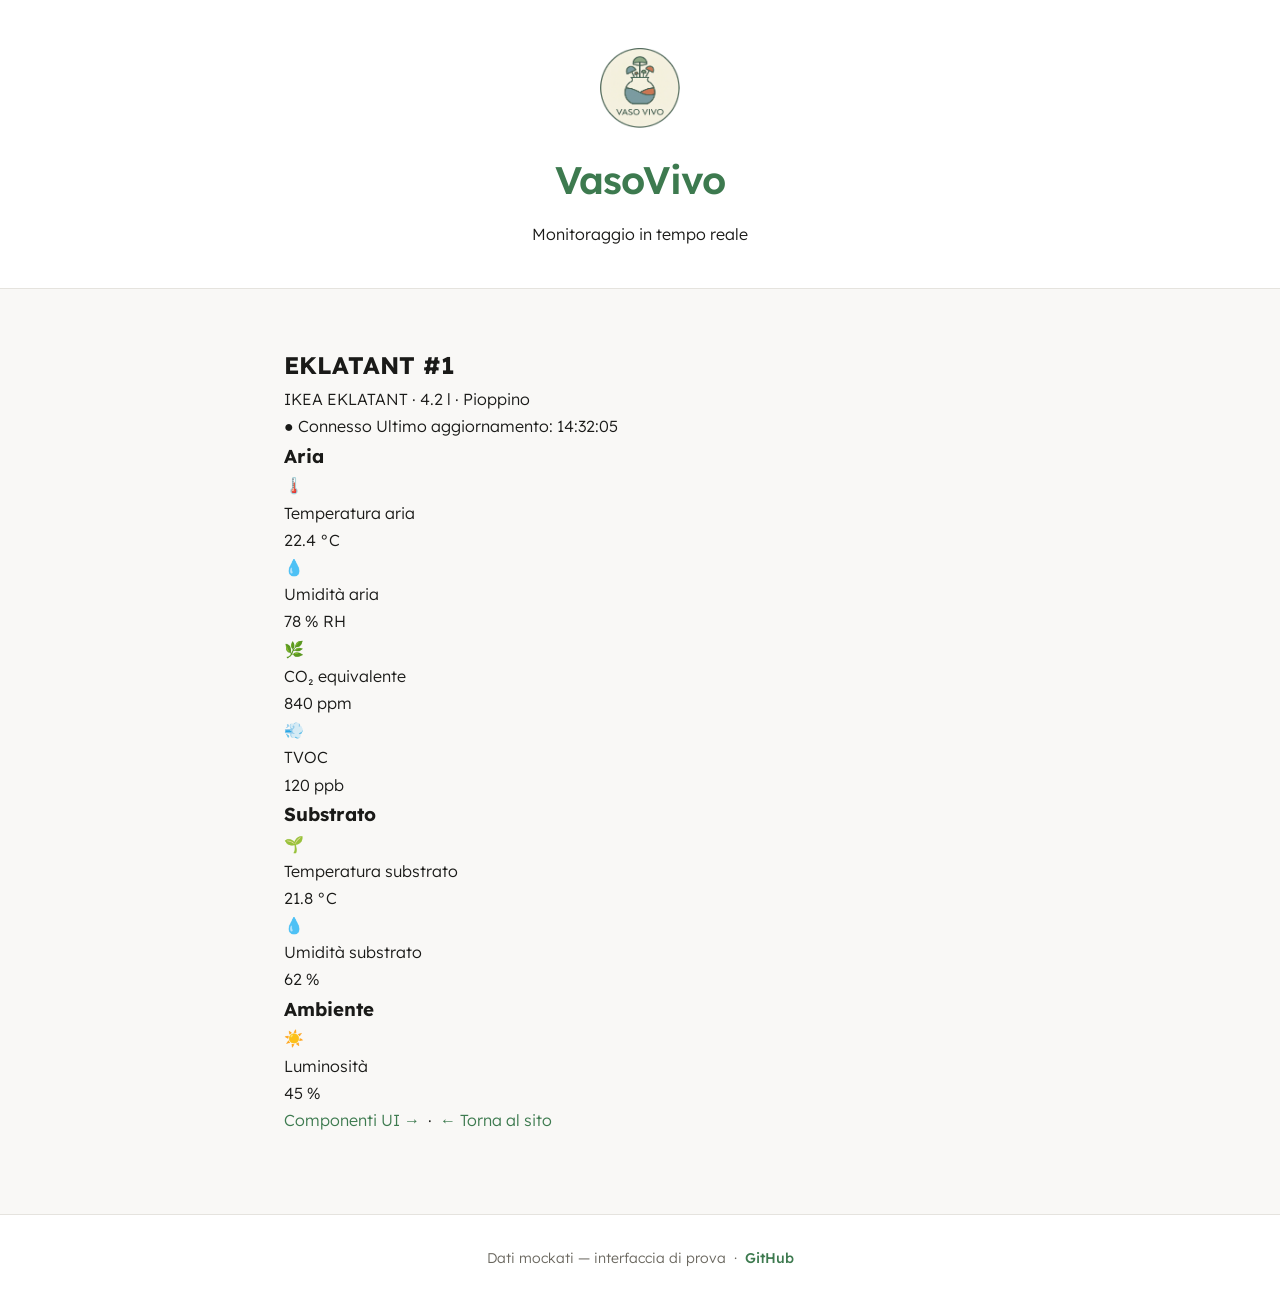
==== UI/index.html @ b966487d "Add mock dashboard UI and document the toolkit. Introduce a sample real-time interface and an elemen" ====
<!DOCTYPE html>
<html lang="it">
<head>
  <meta charset="UTF-8" />
  <meta name="viewport" content="width=device-width, initial-scale=1.0" />
  <title>Dashboard — VasoVivo</title>
  <link rel="preconnect" href="https://fonts.googleapis.com" />
  <link rel="preconnect" href="https://fonts.gstatic.com" crossorigin />
  <link href="https://fonts.googleapis.com/css2?family=Lexend:wght@300;400;500;600&display=swap" rel="stylesheet" />
  <link rel="stylesheet" href="../css/style.css" />
</head>
<body>

  <header class="vv-header--compact">
    <a href="../index.html" class="vv-header-link">
      <img src="../img/logo.png" alt="VasoVivo logo" />
      <h1>VasoVivo</h1>
    </a>
    <p class="vv-tagline">Monitoraggio in tempo reale</p>
  </header>

  <main class="vv-main--dashboard">

    <div class="vv-dashboard-header">
      <div class="vv-dashboard-header__info">
        <h2>EKLATANT #1</h2>
        <p class="vv-dashboard-header__meta">IKEA EKLATANT · 4.2 l · Pioppino</p>
      </div>
      <div class="vv-dashboard-header__badges">
        <span class="vv-status vv-status--ok">&#9679; Connesso</span>
        <span class="vv-ts">Ultimo aggiornamento: 14:32:05</span>
      </div>
    </div>

    <div class="vv-dashboard-group">
      <h3 class="vv-dashboard-group__title">Aria</h3>
      <div class="vv-metric-grid">

        <div class="vv-metric">
          <div class="vv-metric__icon" aria-hidden="true">🌡️</div>
          <div class="vv-metric__label">Temperatura aria</div>
          <div class="vv-metric__value">22.4 <span class="vv-metric__unit">°C</span></div>
        </div>

        <div class="vv-metric">
          <div class="vv-metric__icon" aria-hidden="true">💧</div>
          <div class="vv-metric__label">Umidità aria</div>
          <div class="vv-metric__value">78 <span class="vv-metric__unit">% RH</span></div>
        </div>

        <div class="vv-metric">
          <div class="vv-metric__icon" aria-hidden="true">🌿</div>
          <div class="vv-metric__label">CO₂ equivalente</div>
          <div class="vv-metric__value">840 <span class="vv-metric__unit">ppm</span></div>
        </div>

        <div class="vv-metric vv-metric--highlight">
          <div class="vv-metric__icon" aria-hidden="true">💨</div>
          <div class="vv-metric__label">TVOC</div>
          <div class="vv-metric__value">120 <span class="vv-metric__unit">ppb</span></div>
        </div>

      </div>
    </div>

    <div class="vv-dashboard-group">
      <h3 class="vv-dashboard-group__title">Substrato</h3>
      <div class="vv-metric-grid">

        <div class="vv-metric">
          <div class="vv-metric__icon" aria-hidden="true">🌱</div>
          <div class="vv-metric__label">Temperatura substrato</div>
          <div class="vv-metric__value">21.8 <span class="vv-metric__unit">°C</span></div>
        </div>

        <div class="vv-metric">
          <div class="vv-metric__icon" aria-hidden="true">💧</div>
          <div class="vv-metric__label">Umidità substrato</div>
          <div class="vv-metric__value">62 <span class="vv-metric__unit">%</span></div>
        </div>

      </div>
    </div>

    <div class="vv-dashboard-group">
      <h3 class="vv-dashboard-group__title">Ambiente</h3>
      <div class="vv-metric-grid">

        <div class="vv-metric">
          <div class="vv-metric__icon" aria-hidden="true">☀️</div>
          <div class="vv-metric__label">Luminosità</div>
          <div class="vv-metric__value">45 <span class="vv-metric__unit">%</span></div>
        </div>

      </div>
    </div>

    <p class="vv-back-link">
      <a href="elements.html">Componenti UI →</a>
      &nbsp;·&nbsp;
      <a href="../index.html">← Torna al sito</a>
    </p>

  </main>

  <footer>
    Dati mockati &mdash; interfaccia di prova
    &nbsp;·&nbsp;
    <a href="https://github.com/mferrantini/vasovivo" target="_blank" rel="noopener">GitHub</a>
  </footer>

</body>
</html>
---- css/style.css ----
*, *::before, *::after { box-sizing: border-box; margin: 0; padding: 0; }

:root {
  --bg: #f9f8f6;
  --surface: #ffffff;
  --border: #e5e3de;
  --text: #1a1a18;
  --muted: #6b6860;
  --accent: #3d7a4f;
  --accent-light: #edf5f0;
  --radius: 12px;
  --max-w: 760px;
}

body {
  font-family: 'Lexend', sans-serif;
  background: var(--bg);
  color: var(--text);
  font-size: 16px;
  line-height: 1.7;
  font-weight: 300;
}

a { color: var(--accent); text-decoration: none; }
a:hover { text-decoration: underline; }

/* ── HEADER ── */
header {
  background: var(--surface);
  border-bottom: 1px solid var(--border);
  padding: 48px 24px 40px;
  text-align: center;
}

header img {
  height: 80px;
  width: auto;
  margin-bottom: 20px;
  display: block;
  margin-left: auto;
  margin-right: auto;
}

header h1 {
  font-size: 2.4rem;
  font-weight: 600;
  letter-spacing: -0.02em;
  margin-bottom: 8px;
}

header p.tagline {
  color: var(--muted);
  font-size: 1.05rem;
  font-weight: 300;
  max-width: 520px;
  margin: 0 auto;
}

/* ── BADGE MAKERFAIRE ── */
.mf-badge {
  display: inline-flex;
  align-items: center;
  gap: 8px;
  background: var(--accent-light);
  color: var(--accent);
  font-size: 0.8rem;
  font-weight: 500;
  padding: 5px 14px;
  border-radius: 99px;
  margin-top: 20px;
  letter-spacing: 0.03em;
}

/* ── LAYOUT ── */
main {
  max-width: var(--max-w);
  margin: 0 auto;
  padding: 56px 24px 80px;
}

/* ── SEZIONI ── */
section {
  margin-bottom: 56px;
}

section h2 {
  font-size: 1.15rem;
  font-weight: 600;
  color: var(--accent);
  text-transform: uppercase;
  letter-spacing: 0.08em;
  margin-bottom: 16px;
}

section p {
  margin-bottom: 12px;
  color: var(--text);
}

section p:last-child { margin-bottom: 0; }

/* ── CARD PARAMETRI ── */
.params {
  display: grid;
  grid-template-columns: repeat(auto-fit, minmax(150px, 1fr));
  gap: 12px;
  margin: 24px 0;
}

.param-card {
  background: var(--surface);
  border: 1px solid var(--border);
  border-radius: var(--radius);
  padding: 16px;
  text-align: center;
}

.param-card .icon {
  font-size: 1.5rem;
  margin-bottom: 6px;
}

.param-card .label {
  font-size: 0.8rem;
  font-weight: 500;
  color: var(--muted);
  text-transform: uppercase;
  letter-spacing: 0.05em;
}

.param-card .value {
  font-size: 0.95rem;
  font-weight: 400;
  color: var(--text);
  margin-top: 2px;
}

/* ── CARD SPECIE ── */
.species-grid {
  display: grid;
  grid-template-columns: 1fr 1fr;
  gap: 16px;
  margin-top: 20px;
}

@media (max-width: 480px) {
  .species-grid { grid-template-columns: 1fr; }
}

.species-card {
  background: var(--surface);
  border: 1px solid var(--border);
  border-radius: var(--radius);
  padding: 20px;
}

.species-card.featured {
  border-color: var(--accent);
  background: var(--accent-light);
}

.species-card .name {
  font-weight: 600;
  font-size: 1rem;
  margin-bottom: 2px;
}

.species-card .sci {
  font-size: 0.82rem;
  color: var(--muted);
  font-style: italic;
  margin-bottom: 10px;
}

.species-card p {
  font-size: 0.9rem;
  color: var(--muted);
  margin: 0;
}

.badge-ideal {
  display: inline-block;
  background: var(--accent);
  color: #fff;
  font-size: 0.7rem;
  font-weight: 500;
  padding: 2px 8px;
  border-radius: 99px;
  margin-bottom: 8px;
  letter-spacing: 0.04em;
  text-transform: uppercase;
}

/* ── STAND BOX ── */
.stand-box {
  background: var(--surface);
  border: 1px solid var(--border);
  border-radius: var(--radius);
  padding: 28px 28px;
  display: flex;
  gap: 20px;
  align-items: flex-start;
}

.stand-box .stand-icon {
  font-size: 2rem;
  flex-shrink: 0;
}

.stand-box p {
  font-size: 0.95rem;
  margin: 0;
}

.stand-box p + p {
  margin-top: 10px;
}

/* ── DIVISORE ── */
hr {
  border: none;
  border-top: 1px solid var(--border);
  margin: 0 0 56px;
}

/* ── FOOTER ── */
footer {
  background: var(--surface);
  border-top: 1px solid var(--border);
  text-align: center;
  padding: 32px 24px;
  font-size: 0.88rem;
  color: var(--muted);
}

footer a {
  font-weight: 500;
}

/* ── NAVIGAZIONE HEADER ── */
.header-link {
  display: inline-block;
  color: inherit;
  text-decoration: none;
}

.header-link:hover {
  text-decoration: none;
}

.header-link h1 {
  color: var(--text);
}

/* ── PAGINE ELENCO (hardware, stampa 3D) ── */
.page-intro {
  margin-bottom: 32px;
  color: var(--muted);
}

.item-list,
.hardware-list {
  list-style: none;
  display: flex;
  flex-direction: column;
  gap: 16px;
}

.item-card,
.hardware-item {
  background: var(--surface);
  border: 1px solid var(--border);
  border-radius: var(--radius);
  padding: 20px 24px;
}

.item-card-header,
.hardware-item-header {
  margin-bottom: 6px;
}

.item-card h3,
.hardware-item h3 {
  font-size: 1rem;
  font-weight: 600;
  margin-bottom: 2px;
  display: flex;
  align-items: center;
  gap: 8px;
}

.item-icon,
.hardware-icon {
  font-size: 1.1rem;
  line-height: 1;
}

.item-params,
.hardware-params {
  font-size: 0.82rem;
  color: var(--muted);
}

.item-card p,
.hardware-item p {
  font-size: 0.92rem;
  color: var(--muted);
  margin-bottom: 12px;
}

.item-links {
  display: flex;
  flex-wrap: wrap;
  gap: 16px;
}

.item-links a {
  font-size: 0.9rem;
  font-weight: 500;
}

.item-links .amazon-link {
  color: var(--muted);
}

.back-link {
  margin-top: 40px;
  font-size: 0.9rem;
}

/* ── CTA BOX (home) ── */
.cta-box {
  background: var(--surface);
  border: 1px solid var(--border);
  border-radius: var(--radius);
  padding: 24px 28px;
}

.cta-box p {
  margin-bottom: 14px;
  font-size: 0.95rem;
}

.cta-link {
  font-weight: 500;
  font-size: 0.95rem;
}
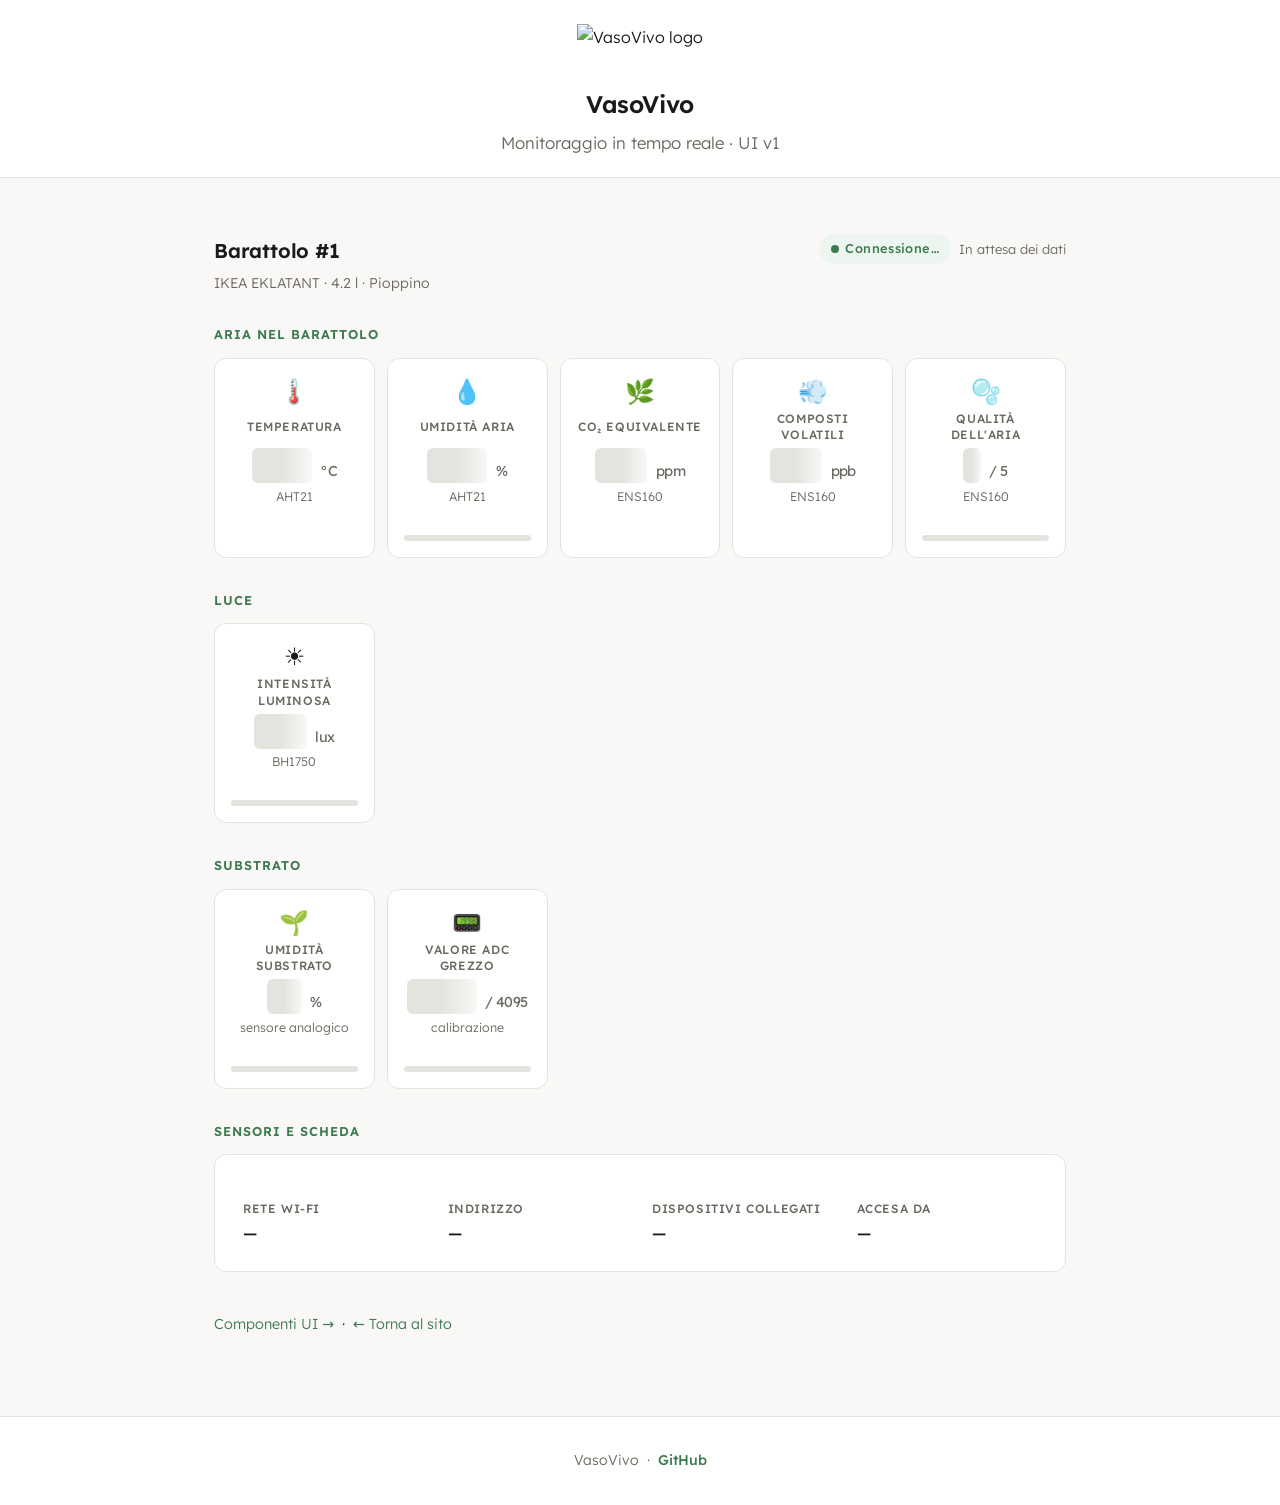
==== commit a9979565: "Polish v1 UI and update project pages and docs. Co-authored-by: Cursor <cursoragent@cursor.com>" ====
--- a/UI/index.html
+++ b/UI/index.html
@@ -4,110 +4,155 @@
   <meta charset="UTF-8" />
   <meta name="viewport" content="width=device-width, initial-scale=1.0" />
   <title>Dashboard — VasoVivo</title>
+  <!-- vv:online -->
   <link rel="preconnect" href="https://fonts.googleapis.com" />
   <link rel="preconnect" href="https://fonts.gstatic.com" crossorigin />
   <link href="https://fonts.googleapis.com/css2?family=Lexend:wght@300;400;500;600&display=swap" rel="stylesheet" />
+  <!-- /vv:online -->
   <link rel="stylesheet" href="../css/style.css" />
 </head>
-<body>
+<!--
+  Template della dashboard dal vivo: sul sito mostra dati simulati.
+  examples/wifi-dashboard/build-data.sh ne fa la copia per l'ESP32, collegata alle letture vere.
+-->
+<body data-source="demo">
 
   <header class="vv-header--compact">
     <a href="../index.html" class="vv-header-link">
-      <img src="../img/logo.png" alt="VasoVivo logo" />
+      <img src="../img/logo-small.png" alt="VasoVivo logo" />
       <h1>VasoVivo</h1>
     </a>
-    <p class="vv-tagline">Monitoraggio in tempo reale</p>
+    <p class="vv-tagline">Monitoraggio in tempo reale · UI v1</p>
   </header>
 
-  <main class="vv-main--dashboard">
+  <main class="vv-main--dashboard" id="dashboard">
 
-    <div class="vv-dashboard-header">
+    <div class="vv-dashboard-header vv-reveal">
       <div class="vv-dashboard-header__info">
-        <h2>EKLATANT #1</h2>
+        <h2>Barattolo #1</h2>
         <p class="vv-dashboard-header__meta">IKEA EKLATANT · 4.2 l · Pioppino</p>
       </div>
       <div class="vv-dashboard-header__badges">
-        <span class="vv-status vv-status--ok">&#9679; Connesso</span>
-        <span class="vv-ts">Ultimo aggiornamento: 14:32:05</span>
+        <span class="vv-status vv-status--ok" id="status">
+          <span class="vv-status__dot"></span>
+          <span id="status-text">Connessione…</span>
+        </span>
+        <span class="vv-ts" id="updated">In attesa dei dati</span>
       </div>
     </div>
 
     <div class="vv-dashboard-group">
-      <h3 class="vv-dashboard-group__title">Aria</h3>
+      <h3 class="vv-dashboard-group__title vv-reveal" style="--i: 1">Aria nel barattolo</h3>
       <div class="vv-metric-grid">
 
-        <div class="vv-metric">
+        <div class="vv-metric vv-metric--loading vv-reveal" id="m-temp" style="--i: 2">
           <div class="vv-metric__icon" aria-hidden="true">🌡️</div>
-          <div class="vv-metric__label">Temperatura aria</div>
-          <div class="vv-metric__value">22.4 <span class="vv-metric__unit">°C</span></div>
+          <div class="vv-metric__label">Temperatura</div>
+          <div class="vv-metric__value"><span class="vv-metric__number">00,0</span> <span class="vv-metric__unit">°C</span></div>
+          <div class="vv-metric__hint">AHT21</div>
         </div>
 
-        <div class="vv-metric">
+        <div class="vv-metric vv-metric--loading vv-reveal" id="m-hum" style="--i: 3">
           <div class="vv-metric__icon" aria-hidden="true">💧</div>
           <div class="vv-metric__label">Umidità aria</div>
-          <div class="vv-metric__value">78 <span class="vv-metric__unit">% RH</span></div>
+          <div class="vv-metric__value"><span class="vv-metric__number">00,0</span> <span class="vv-metric__unit">%</span></div>
+          <div class="vv-metric__hint">AHT21</div>
+          <div class="vv-metric__bar"><div class="vv-metric__bar-fill"></div></div>
         </div>
 
-        <div class="vv-metric">
+        <div class="vv-metric vv-metric--loading vv-reveal" id="m-eco2" style="--i: 4">
           <div class="vv-metric__icon" aria-hidden="true">🌿</div>
           <div class="vv-metric__label">CO₂ equivalente</div>
-          <div class="vv-metric__value">840 <span class="vv-metric__unit">ppm</span></div>
+          <div class="vv-metric__value"><span class="vv-metric__number">000</span> <span class="vv-metric__unit">ppm</span></div>
+          <div class="vv-metric__hint">ENS160</div>
         </div>
 
-        <div class="vv-metric vv-metric--highlight">
+        <div class="vv-metric vv-metric--loading vv-reveal" id="m-tvoc" style="--i: 5">
           <div class="vv-metric__icon" aria-hidden="true">💨</div>
-          <div class="vv-metric__label">TVOC</div>
-          <div class="vv-metric__value">120 <span class="vv-metric__unit">ppb</span></div>
+          <div class="vv-metric__label">Composti volatili</div>
+          <div class="vv-metric__value"><span class="vv-metric__number">000</span> <span class="vv-metric__unit">ppb</span></div>
+          <div class="vv-metric__hint">ENS160</div>
+        </div>
+
+        <div class="vv-metric vv-metric--loading vv-reveal" id="m-aqi" style="--i: 6">
+          <div class="vv-metric__icon" aria-hidden="true">🫧</div>
+          <div class="vv-metric__label">Qualità dell'aria</div>
+          <div class="vv-metric__value"><span class="vv-metric__number">0</span> <span class="vv-metric__unit">/ 5</span></div>
+          <div class="vv-metric__hint">ENS160</div>
+          <div class="vv-metric__bar"><div class="vv-metric__bar-fill"></div></div>
         </div>
 
       </div>
     </div>
 
     <div class="vv-dashboard-group">
-      <h3 class="vv-dashboard-group__title">Substrato</h3>
+      <h3 class="vv-dashboard-group__title vv-reveal" style="--i: 7">Luce</h3>
       <div class="vv-metric-grid">
 
-        <div class="vv-metric">
-          <div class="vv-metric__icon" aria-hidden="true">🌱</div>
-          <div class="vv-metric__label">Temperatura substrato</div>
-          <div class="vv-metric__value">21.8 <span class="vv-metric__unit">°C</span></div>
-        </div>
-
-        <div class="vv-metric">
-          <div class="vv-metric__icon" aria-hidden="true">💧</div>
-          <div class="vv-metric__label">Umidità substrato</div>
-          <div class="vv-metric__value">62 <span class="vv-metric__unit">%</span></div>
+        <div class="vv-metric vv-metric--loading vv-reveal" id="m-lux" style="--i: 8">
+          <div class="vv-metric__icon" aria-hidden="true">☀️</div>
+          <div class="vv-metric__label">Intensità luminosa</div>
+          <div class="vv-metric__value"><span class="vv-metric__number">000</span> <span class="vv-metric__unit">lux</span></div>
+          <div class="vv-metric__hint">BH1750</div>
+          <div class="vv-metric__bar"><div class="vv-metric__bar-fill"></div></div>
         </div>
 
       </div>
     </div>
 
     <div class="vv-dashboard-group">
-      <h3 class="vv-dashboard-group__title">Ambiente</h3>
+      <h3 class="vv-dashboard-group__title vv-reveal" style="--i: 9">Substrato</h3>
       <div class="vv-metric-grid">
 
-        <div class="vv-metric">
-          <div class="vv-metric__icon" aria-hidden="true">☀️</div>
-          <div class="vv-metric__label">Luminosità</div>
-          <div class="vv-metric__value">45 <span class="vv-metric__unit">%</span></div>
+        <div class="vv-metric vv-metric--loading vv-reveal" id="m-moisture" style="--i: 10">
+          <div class="vv-metric__icon" aria-hidden="true">🌱</div>
+          <div class="vv-metric__label">Umidità substrato</div>
+          <div class="vv-metric__value"><span class="vv-metric__number">00</span> <span class="vv-metric__unit">%</span></div>
+          <div class="vv-metric__hint">sensore analogico</div>
+          <div class="vv-metric__bar"><div class="vv-metric__bar-fill"></div></div>
+        </div>
+
+        <div class="vv-metric vv-metric--loading vv-reveal" id="m-adc" style="--i: 11">
+          <div class="vv-metric__icon" aria-hidden="true">📟</div>
+          <div class="vv-metric__label">Valore ADC grezzo</div>
+          <div class="vv-metric__value"><span class="vv-metric__number">0000</span> <span class="vv-metric__unit">/ 4095</span></div>
+          <div class="vv-metric__hint">calibrazione</div>
+          <div class="vv-metric__bar"><div class="vv-metric__bar-fill"></div></div>
         </div>
 
       </div>
     </div>
 
+    <div class="vv-dashboard-group vv-reveal" style="--i: 12">
+      <h3 class="vv-dashboard-group__title">Sensori e scheda</h3>
+      <div class="vv-panel">
+        <div class="vv-sensor-list" id="sensor-list"></div>
+        <dl class="vv-info-list">
+          <div><dt>Rete Wi-Fi</dt><dd id="info-network">—</dd></div>
+          <div><dt>Indirizzo</dt><dd id="info-ip">—</dd></div>
+          <div><dt>Dispositivi collegati</dt><dd id="info-clients">—</dd></div>
+          <div><dt>Accesa da</dt><dd id="info-uptime">—</dd></div>
+        </dl>
+      </div>
+    </div>
+
+    <!-- vv:site -->
     <p class="vv-back-link">
       <a href="elements.html">Componenti UI →</a>
       &nbsp;·&nbsp;
       <a href="../index.html">← Torna al sito</a>
     </p>
+    <!-- /vv:site -->
 
   </main>
 
   <footer>
-    Dati mockati &mdash; interfaccia di prova
+    <span id="footer-source">VasoVivo</span>
     &nbsp;·&nbsp;
     <a href="https://github.com/mferrantini/vasovivo" target="_blank" rel="noopener">GitHub</a>
   </footer>
 
+  <script src="../js/vv-data.js"></script>
+  <script src="../js/vv-dashboard.js"></script>
 </body>
 </html>
--- a/css/style.css
+++ b/css/style.css
@@ -1,347 +1,7 @@
-*, *::before, *::after { box-sizing: border-box; margin: 0; padding: 0; }
-
-:root {
-  --bg: #f9f8f6;
-  --surface: #ffffff;
-  --border: #e5e3de;
-  --text: #1a1a18;
-  --muted: #6b6860;
-  --accent: #3d7a4f;
-  --accent-light: #edf5f0;
-  --radius: 12px;
-  --max-w: 760px;
-}
-
-body {
-  font-family: 'Lexend', sans-serif;
-  background: var(--bg);
-  color: var(--text);
-  font-size: 16px;
-  line-height: 1.7;
-  font-weight: 300;
-}
-
-a { color: var(--accent); text-decoration: none; }
-a:hover { text-decoration: underline; }
-
-/* ── HEADER ── */
-header {
-  background: var(--surface);
-  border-bottom: 1px solid var(--border);
-  padding: 48px 24px 40px;
-  text-align: center;
-}
-
-header img {
-  height: 80px;
-  width: auto;
-  margin-bottom: 20px;
-  display: block;
-  margin-left: auto;
-  margin-right: auto;
-}
-
-header h1 {
-  font-size: 2.4rem;
-  font-weight: 600;
-  letter-spacing: -0.02em;
-  margin-bottom: 8px;
-}
-
-header p.tagline {
-  color: var(--muted);
-  font-size: 1.05rem;
-  font-weight: 300;
-  max-width: 520px;
-  margin: 0 auto;
-}
-
-/* ── BADGE MAKERFAIRE ── */
-.mf-badge {
-  display: inline-flex;
-  align-items: center;
-  gap: 8px;
-  background: var(--accent-light);
-  color: var(--accent);
-  font-size: 0.8rem;
-  font-weight: 500;
-  padding: 5px 14px;
-  border-radius: 99px;
-  margin-top: 20px;
-  letter-spacing: 0.03em;
-}
-
-/* ── LAYOUT ── */
-main {
-  max-width: var(--max-w);
-  margin: 0 auto;
-  padding: 56px 24px 80px;
-}
-
-/* ── SEZIONI ── */
-section {
-  margin-bottom: 56px;
-}
-
-section h2 {
-  font-size: 1.15rem;
-  font-weight: 600;
-  color: var(--accent);
-  text-transform: uppercase;
-  letter-spacing: 0.08em;
-  margin-bottom: 16px;
-}
-
-section p {
-  margin-bottom: 12px;
-  color: var(--text);
-}
-
-section p:last-child { margin-bottom: 0; }
-
-/* ── CARD PARAMETRI ── */
-.params {
-  display: grid;
-  grid-template-columns: repeat(auto-fit, minmax(150px, 1fr));
-  gap: 12px;
-  margin: 24px 0;
-}
-
-.param-card {
-  background: var(--surface);
-  border: 1px solid var(--border);
-  border-radius: var(--radius);
-  padding: 16px;
-  text-align: center;
-}
-
-.param-card .icon {
-  font-size: 1.5rem;
-  margin-bottom: 6px;
-}
-
-.param-card .label {
-  font-size: 0.8rem;
-  font-weight: 500;
-  color: var(--muted);
-  text-transform: uppercase;
-  letter-spacing: 0.05em;
-}
-
-.param-card .value {
-  font-size: 0.95rem;
-  font-weight: 400;
-  color: var(--text);
-  margin-top: 2px;
-}
-
-/* ── CARD SPECIE ── */
-.species-grid {
-  display: grid;
-  grid-template-columns: 1fr 1fr;
-  gap: 16px;
-  margin-top: 20px;
-}
-
-@media (max-width: 480px) {
-  .species-grid { grid-template-columns: 1fr; }
-}
-
-.species-card {
-  background: var(--surface);
-  border: 1px solid var(--border);
-  border-radius: var(--radius);
-  padding: 20px;
-}
-
-.species-card.featured {
-  border-color: var(--accent);
-  background: var(--accent-light);
-}
-
-.species-card .name {
-  font-weight: 600;
-  font-size: 1rem;
-  margin-bottom: 2px;
-}
-
-.species-card .sci {
-  font-size: 0.82rem;
-  color: var(--muted);
-  font-style: italic;
-  margin-bottom: 10px;
-}
-
-.species-card p {
-  font-size: 0.9rem;
-  color: var(--muted);
-  margin: 0;
-}
-
-.badge-ideal {
-  display: inline-block;
-  background: var(--accent);
-  color: #fff;
-  font-size: 0.7rem;
-  font-weight: 500;
-  padding: 2px 8px;
-  border-radius: 99px;
-  margin-bottom: 8px;
-  letter-spacing: 0.04em;
-  text-transform: uppercase;
-}
-
-/* ── STAND BOX ── */
-.stand-box {
-  background: var(--surface);
-  border: 1px solid var(--border);
-  border-radius: var(--radius);
-  padding: 28px 28px;
-  display: flex;
-  gap: 20px;
-  align-items: flex-start;
-}
-
-.stand-box .stand-icon {
-  font-size: 2rem;
-  flex-shrink: 0;
-}
-
-.stand-box p {
-  font-size: 0.95rem;
-  margin: 0;
-}
-
-.stand-box p + p {
-  margin-top: 10px;
-}
-
-/* ── DIVISORE ── */
-hr {
-  border: none;
-  border-top: 1px solid var(--border);
-  margin: 0 0 56px;
-}
-
-/* ── FOOTER ── */
-footer {
-  background: var(--surface);
-  border-top: 1px solid var(--border);
-  text-align: center;
-  padding: 32px 24px;
-  font-size: 0.88rem;
-  color: var(--muted);
-}
-
-footer a {
-  font-weight: 500;
-}
-
-/* ── NAVIGAZIONE HEADER ── */
-.header-link {
-  display: inline-block;
-  color: inherit;
-  text-decoration: none;
-}
-
-.header-link:hover {
-  text-decoration: none;
-}
-
-.header-link h1 {
-  color: var(--text);
-}
-
-/* ── PAGINE ELENCO (hardware, stampa 3D) ── */
-.page-intro {
-  margin-bottom: 32px;
-  color: var(--muted);
-}
-
-.item-list,
-.hardware-list {
-  list-style: none;
-  display: flex;
-  flex-direction: column;
-  gap: 16px;
-}
-
-.item-card,
-.hardware-item {
-  background: var(--surface);
-  border: 1px solid var(--border);
-  border-radius: var(--radius);
-  padding: 20px 24px;
-}
-
-.item-card-header,
-.hardware-item-header {
-  margin-bottom: 6px;
-}
-
-.item-card h3,
-.hardware-item h3 {
-  font-size: 1rem;
-  font-weight: 600;
-  margin-bottom: 2px;
-  display: flex;
-  align-items: center;
-  gap: 8px;
-}
-
-.item-icon,
-.hardware-icon {
-  font-size: 1.1rem;
-  line-height: 1;
-}
-
-.item-params,
-.hardware-params {
-  font-size: 0.82rem;
-  color: var(--muted);
-}
-
-.item-card p,
-.hardware-item p {
-  font-size: 0.92rem;
-  color: var(--muted);
-  margin-bottom: 12px;
-}
-
-.item-links {
-  display: flex;
-  flex-wrap: wrap;
-  gap: 16px;
-}
-
-.item-links a {
-  font-size: 0.9rem;
-  font-weight: 500;
-}
-
-.item-links .amazon-link {
-  color: var(--muted);
-}
-
-.back-link {
-  margin-top: 40px;
-  font-size: 0.9rem;
-}
-
-/* ── CTA BOX (home) ── */
-.cta-box {
-  background: var(--surface);
-  border: 1px solid var(--border);
-  border-radius: var(--radius);
-  padding: 24px 28px;
-}
-
-.cta-box p {
-  margin-bottom: 14px;
-  font-size: 0.95rem;
-}
-
-.cta-link {
-  font-weight: 500;
-  font-size: 0.95rem;
-}
+/* VasoVivo UI Toolkit — entry point */
+@import url('vv-ui/tokens.css');
+@import url('vv-ui/base.css');
+@import url('vv-ui/layout.css');
+@import url('vv-ui/components.css');
+@import url('vv-ui/dashboard.css');
+@import url('vv-ui/motion.css');
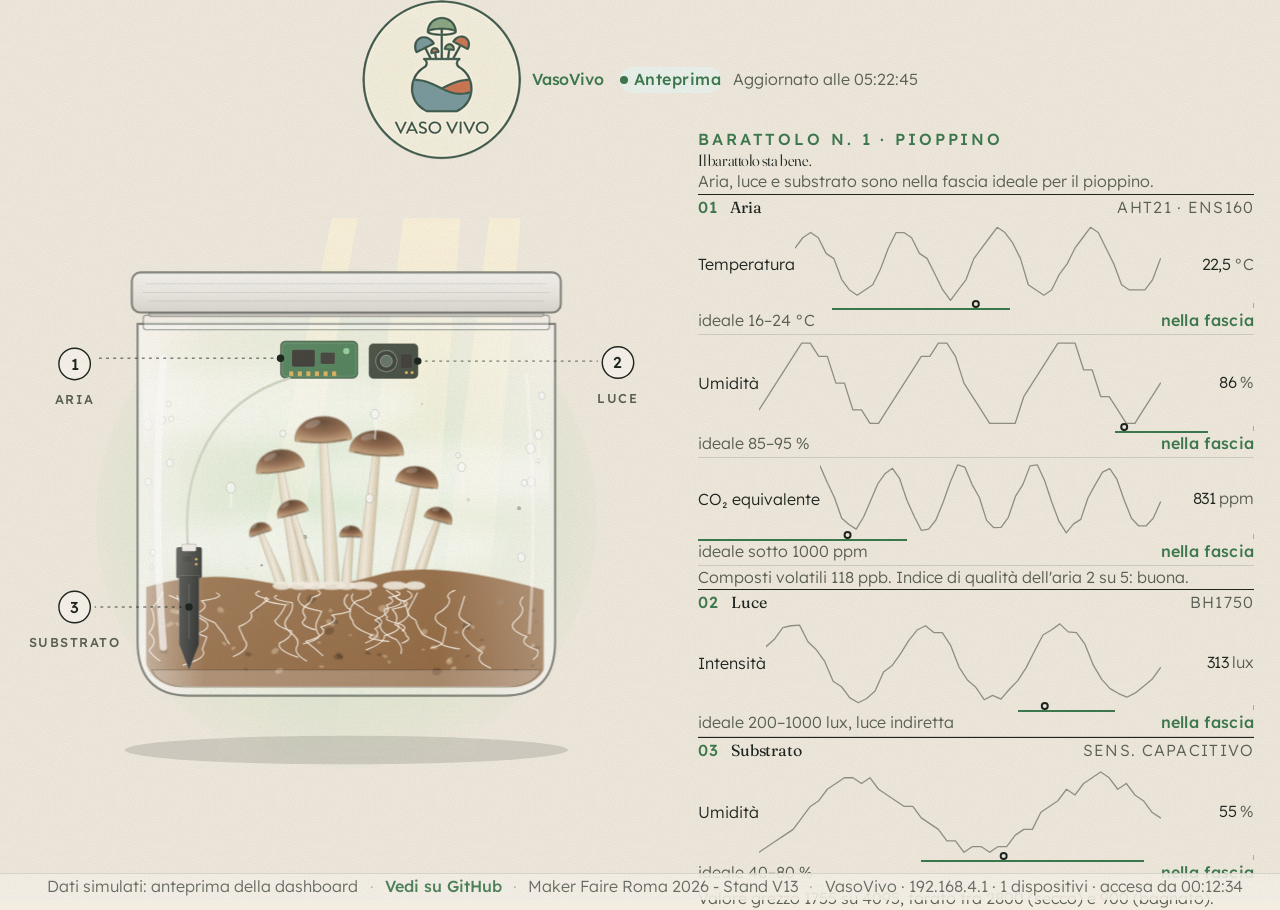
==== commit f234c5de: "Unify the UI into a single vv- kit styled after the illustrated dashboard. Drop the separate v2 tool" ====
--- a/UI/index.html
+++ b/UI/index.html
@@ -3,156 +3,310 @@
 <head>
   <meta charset="UTF-8" />
   <meta name="viewport" content="width=device-width, initial-scale=1.0" />
-  <title>Dashboard — VasoVivo</title>
+  <title>Il barattolo — VasoVivo</title>
   <!-- vv:online -->
   <link rel="preconnect" href="https://fonts.googleapis.com" />
   <link rel="preconnect" href="https://fonts.gstatic.com" crossorigin />
-  <link href="https://fonts.googleapis.com/css2?family=Lexend:wght@300;400;500;600&display=swap" rel="stylesheet" />
+  <link href="https://fonts.googleapis.com/css2?family=Fraunces:ital,opsz,wght@0,9..144,300..500;1,9..144,300..400&family=Lexend:wght@300;400;500;600&display=swap" rel="stylesheet" />
   <!-- /vv:online -->
   <link rel="stylesheet" href="../css/style.css" />
 </head>
 <!--
-  Template della dashboard dal vivo: sul sito mostra dati simulati.
-  examples/wifi-dashboard/build-data.sh ne fa la copia per l'ESP32, collegata alle letture vere.
+  Dashboard: tavola illustrata del barattolo EKLATANT.
+  Sul sito mostra dati simulati; examples/wifi-illustrated/build-data.sh ne fa la copia per l'ESP32.
 -->
-<body data-source="demo">
-
-  <header class="vv-header--compact">
-    <a href="../index.html" class="vv-header-link">
-      <img src="../img/logo-small.png" alt="VasoVivo logo" />
-      <h1>VasoVivo</h1>
+<body class="vv-page vv-page--dash" data-source="demo">
+
+  <header class="vv-top vv-reveal">
+    <a class="vv-brand" href="../index.html">
+      <img src="../img/logo-small.png" alt="" width="36" height="36" />
+      <span>VasoVivo</span>
     </a>
-    <p class="vv-tagline">Monitoraggio in tempo reale · UI v1</p>
+    <div class="vv-top__meta">
+      <span class="vv-status vv-status--ok" id="status">
+        <span class="vv-status__dot"></span>
+        <span id="status-text">Connessione…</span>
+      </span>
+      <span class="vv-ts" id="updated">In attesa dei dati</span>
+    </div>
   </header>
 
-  <main class="vv-main--dashboard" id="dashboard">
-
-    <div class="vv-dashboard-header vv-reveal">
-      <div class="vv-dashboard-header__info">
-        <h2>Barattolo #1</h2>
-        <p class="vv-dashboard-header__meta">IKEA EKLATANT · 4.2 l · Pioppino</p>
+  <main class="vv-dash vv-dash--loading" id="dashboard">
+
+    <figure class="vv-plate">
+      <!--
+        EKLATANT 4,2 l: diametro 20 cm, altezza 18,5 cm (più largo che alto).
+        Coperchio bianco stampato 3D; sensori sotto il coperchio, dentro il barattolo.
+      -->
+      <svg class="vv-art" id="jar-art" viewBox="36 36 430 386" role="img" aria-labelledby="jar-art-title">
+        <title id="jar-art-title">Barattolo IKEA EKLATANT con pioppini: condensa, luce, aria e substrato cambiano con le letture</title>
+        <defs>
+          <radialGradient id="vv-glow" cx="50%" cy="48%" r="55%">
+            <stop offset="0" class="vv-glow-stop" />
+            <stop offset="1" class="vv-glow-stop" stop-opacity="0" />
+          </radialGradient>
+          <linearGradient id="vv-ray" x1="0" y1="0" x2="0" y2="1">
+            <stop offset="0" stop-color="#fff7dc" stop-opacity="0.95" />
+            <stop offset="1" stop-color="#fff7dc" stop-opacity="0" />
+          </linearGradient>
+          <linearGradient id="vv-glass" x1="0" y1="0" x2="1" y2="0">
+            <stop offset="0" stop-color="#ffffff" stop-opacity="0.55" />
+            <stop offset="0.16" stop-color="#ffffff" stop-opacity="0.08" />
+            <stop offset="0.72" stop-color="#ffffff" stop-opacity="0" />
+            <stop offset="1" stop-color="#ffffff" stop-opacity="0.28" />
+          </linearGradient>
+          <linearGradient id="vv-lid" x1="0" y1="0" x2="0" y2="1">
+            <stop offset="0" stop-color="#f7f5f1" />
+            <stop offset="0.55" stop-color="#eceae4" />
+            <stop offset="1" stop-color="#ddd9d1" />
+          </linearGradient>
+          <radialGradient id="vv-cap" cx="50%" cy="20%" r="85%">
+            <stop offset="0" stop-color="#4f311d" />
+            <stop offset="0.5" stop-color="#83563a" />
+            <stop offset="1" stop-color="#c9a47c" />
+          </radialGradient>
+          <linearGradient id="vv-stem" x1="0" y1="0" x2="1" y2="0">
+            <stop offset="0" stop-color="#e2d6c0" />
+            <stop offset="0.45" stop-color="#f6efe2" />
+            <stop offset="1" stop-color="#d5c6aa" />
+          </linearGradient>
+          <filter id="vv-blur" x="-50%" y="-50%" width="200%" height="200%">
+            <feGaussianBlur stdDeviation="8" />
+          </filter>
+          <!-- Interno del vetro: cilindro largo e basso, angoli morbidi in basso -->
+          <clipPath id="vv-inside">
+            <path d="M118 98 H402 V318 Q402 348 372 348 H148 Q118 348 118 318 Z" />
+          </clipPath>
+        </defs>
+
+        <!-- Alone soft (colore = temperatura), senza nicchia -->
+        <circle cx="260" cy="230" r="175" fill="url(#vv-glow)" opacity="0.7" />
+        <ellipse class="vv-shadow" cx="260" cy="392" rx="155" ry="10" />
+
+        <!-- Luce dall'alto -->
+        <g class="vv-rays">
+          <g class="vv-rays__flicker">
+            <polygon points="300,20 340,20 310,400 250,400" fill="url(#vv-ray)" />
+            <polygon points="360,20 382,20 350,400 312,400" fill="url(#vv-ray)" />
+            <polygon points="250,20 268,20 200,400 168,400" fill="url(#vv-ray)" />
+          </g>
+        </g>
+
+        <!-- Corpo in vetro (fondo) -->
+        <path class="vv-glass-back" d="M114 94 H406 V316 Q406 354 370 354 H150 Q114 354 114 316 Z" />
+
+        <g clip-path="url(#vv-inside)">
+          <g class="vv-mist">
+            <ellipse class="vv-mist__cloud" cx="200" cy="150" rx="110" ry="26" filter="url(#vv-blur)" />
+            <ellipse class="vv-mist__cloud vv-mist__cloud--slow" cx="320" cy="200" rx="95" ry="22" filter="url(#vv-blur)" />
+            <ellipse class="vv-mist__cloud" cx="250" cy="250" rx="120" ry="24" filter="url(#vv-blur)" />
+          </g>
+          <g id="jar-particles"></g>
+
+          <!-- Sensori sotto il coperchio, centrati sull'asse del barattolo (≈260) -->
+          <g id="jar-sensors">
+            <!-- Aria: ENS160 + AHT21 -->
+            <g class="vv-mod vv-mod--air" transform="translate(214 106)">
+              <rect class="vv-board" x="0" y="0" width="54" height="26" rx="3.5" />
+              <rect class="vv-board__edge" x="1.5" y="1.5" width="51" height="23" rx="2.5" />
+              <rect class="vv-chip-ic" x="8" y="6" width="16" height="12" rx="1.2" />
+              <rect class="vv-chip-ic vv-chip-ic--sm" x="28" y="8" width="10" height="8" rx="1" />
+              <circle class="vv-led" cx="46" cy="7" r="2.2" />
+              <!-- Pin header Dorati -->
+              <g class="vv-pins">
+                <rect x="6" y="21" width="3" height="3.5" rx="0.4" />
+                <rect x="12" y="21" width="3" height="3.5" rx="0.4" />
+                <rect x="18" y="21" width="3" height="3.5" rx="0.4" />
+                <rect x="24" y="21" width="3" height="3.5" rx="0.4" />
+                <rect x="30" y="21" width="3" height="3.5" rx="0.4" />
+                <rect x="36" y="21" width="3" height="3.5" rx="0.4" />
+              </g>
+            </g>
+            <!-- Luce: BH1750 con finestra fotodiodo -->
+            <g class="vv-mod vv-mod--light" transform="translate(276 108)">
+              <rect class="vv-board vv-board--dark" x="0" y="0" width="34" height="24" rx="3" />
+              <circle class="vv-sense-window" cx="12" cy="12" r="7.5" />
+              <circle class="vv-sense-lens" cx="12" cy="12" r="4.2" />
+              <rect class="vv-chip-ic vv-chip-ic--sm" x="22" y="7" width="8" height="10" rx="1" />
+              <circle class="vv-pad" cx="26" cy="20" r="1.1" />
+              <circle class="vv-pad" cx="30" cy="20" r="1.1" />
+            </g>
+          </g>
+
+          <g id="jar-shrooms"></g>
+          <path class="vv-soil" d="M120 278 Q160 266 200 274 T280 270 T398 280 V348 H120 Z" />
+          <g id="jar-chips"></g>
+          <g id="jar-mycelium"></g>
+
+          <!-- Sensore capacitivo umidità (lama PCB nera infilata nel substrato) -->
+          <g id="jar-probe">
+            <path class="vv-wire" d="M220 132 C168 148 142 195 150 256" pathLength="1" />
+            <!-- Testata con elettronica e connettore (sopra il suolo) -->
+            <rect class="vv-cap-probe__head" x="141" y="250" width="18" height="22" rx="1.5" />
+            <rect class="vv-cap-probe__conn" x="145" y="248" width="10" height="5" rx="0.8" />
+            <rect class="vv-chip-ic vv-chip-ic--sm" x="145" y="256" width="7" height="5" rx="0.6" />
+            <circle class="vv-pad" cx="155" cy="258.5" r="0.9" />
+            <circle class="vv-pad" cx="155" cy="262" r="0.9" />
+            <!-- Lama capacitiva nel substrato -->
+            <path class="vv-cap-probe" d="M143 270 H157 V318 L150 336 L143 318 Z" />
+            <path class="vv-cap-probe__line" d="M150 276 V314" />
+          </g>
+
+          <rect class="vv-wash" x="114" y="94" width="292" height="260" fill="url(#vv-ray)" />
+          <g id="jar-drops"></g>
+        </g>
+
+        <!-- Vetro, bordo e coperchio bianco -->
+        <path d="M114 94 H406 V316 Q406 354 370 354 H150 Q114 354 114 316 Z"
+              fill="url(#vv-glass)" class="vv-outline" />
+        <path class="vv-shine" d="M132 118 Q124 220 132 320" />
+        <path class="vv-shine vv-shine--thin" d="M386 130 Q394 230 388 310" />
+        <!-- Spessore del fondo in vetro -->
+        <path d="M150 348 H370 Q390 348 396 336 H124 Q130 348 150 348 Z"
+              fill="rgba(255,255,255,0.22)" stroke="rgba(31,38,32,0.2)" stroke-width="0.8" />
+
+        <rect class="vv-glass-rim" x="118" y="88" width="284" height="10" rx="2" />
+        <rect class="vv-gasket" x="122" y="82" width="276" height="7" rx="2" />
+        <!-- Coperchio stampato 3D, bianco, a filo -->
+        <rect class="vv-lid vv-outline" x="110" y="58" width="300" height="28" rx="6" />
+        <path class="vv-lid-layers"
+              d="M120 66 H400 M118 72 H402 M122 78 H398" />
+
+        <!-- Richiami: 1 Aria (moduli sotto il coperchio), 2 Luce, 3 Substrato -->
+        <g class="vv-marker" data-marker="1" style="--i: 1">
+          <path d="M214 118 H84" />
+          <circle class="vv-marker__anchor" cx="214" cy="118" r="2.6" />
+          <circle class="vv-marker__ring" cx="70" cy="122" r="11" />
+          <text x="70" y="126">1</text>
+          <text class="vv-marker__label" x="70" y="150">Aria</text>
+        </g>
+        <g class="vv-marker" data-marker="2" style="--i: 2">
+          <path d="M310 120 H436" />
+          <circle class="vv-marker__anchor" cx="310" cy="120" r="2.6" />
+          <circle class="vv-marker__ring" cx="450" cy="121" r="11" />
+          <text x="450" y="125">2</text>
+          <text class="vv-marker__label" x="450" y="149">Luce</text>
+        </g>
+        <g class="vv-marker" data-marker="3" style="--i: 3">
+          <path d="M150 292 H84" />
+          <circle class="vv-marker__anchor" cx="150" cy="292" r="2.6" />
+          <circle class="vv-marker__ring" cx="70" cy="292" r="11" />
+          <text x="70" y="296">3</text>
+          <text class="vv-marker__label" x="70" y="320">Substrato</text>
+        </g>
+      </svg>
+    </figure>
+
+    <section class="vv-copy">
+      <p class="vv-kicker vv-reveal" style="--i: 1">Barattolo n. 1 · Pioppino</p>
+      <h1 class="vv-verdict vv-reveal" style="--i: 2" aria-live="polite"><span id="verdict">Ascolto il barattolo…</span></h1>
+      <p class="vv-lede vv-reveal" style="--i: 3"><span id="verdict-detail">Le prime letture arrivano in pochi secondi.</span></p>
+
+      <div class="vv-columns">
+        <div class="vv-col">
+          <section class="vv-chapter vv-reveal" style="--i: 4" aria-labelledby="ch-air" data-marker="1">
+            <header class="vv-chapter__head">
+              <span class="vv-chapter__num">01</span>
+              <h2 id="ch-air">Aria</h2>
+              <span class="vv-chapter__source">AHT21 · ENS160</span>
+            </header>
+
+            <div class="vv-reading" id="r-temp" data-min="10" data-max="35" data-low="16" data-high="24">
+              <span class="vv-reading__label">Temperatura</span>
+              <svg class="vv-reading__spark" viewBox="0 0 100 24" preserveAspectRatio="none" aria-hidden="true"><polyline /></svg>
+              <span class="vv-reading__value"><span class="vv-reading__number">—</span><span class="vv-reading__unit">°C</span></span>
+              <span class="vv-scale" aria-hidden="true"><span class="vv-scale__ideal"></span><span class="vv-scale__needle"></span></span>
+              <span class="vv-reading__range">ideale 16–24 °C</span>
+              <span class="vv-reading__state"></span>
+            </div>
+
+            <div class="vv-reading" id="r-hum" data-min="40" data-max="100" data-low="85" data-high="95">
+              <span class="vv-reading__label">Umidità</span>
+              <svg class="vv-reading__spark" viewBox="0 0 100 24" preserveAspectRatio="none" aria-hidden="true"><polyline /></svg>
+              <span class="vv-reading__value"><span class="vv-reading__number">—</span><span class="vv-reading__unit">%</span></span>
+              <span class="vv-scale" aria-hidden="true"><span class="vv-scale__ideal"></span><span class="vv-scale__needle"></span></span>
+              <span class="vv-reading__range">ideale 85–95 %</span>
+              <span class="vv-reading__state"></span>
+            </div>
+
+            <div class="vv-reading" id="r-eco2" data-min="400" data-max="2000" data-low="0" data-high="1000">
+              <span class="vv-reading__label">CO₂ equivalente</span>
+              <svg class="vv-reading__spark" viewBox="0 0 100 24" preserveAspectRatio="none" aria-hidden="true"><polyline /></svg>
+              <span class="vv-reading__value"><span class="vv-reading__number">—</span><span class="vv-reading__unit">ppm</span></span>
+              <span class="vv-scale" aria-hidden="true"><span class="vv-scale__ideal"></span><span class="vv-scale__needle"></span></span>
+              <span class="vv-reading__range">ideale sotto 1000 ppm</span>
+              <span class="vv-reading__state"></span>
+            </div>
+
+            <p class="vv-aside" id="air-aside">Composti volatili e qualità dell'aria in arrivo.</p>
+          </section>
+        </div>
+
+        <div class="vv-col">
+          <section class="vv-chapter vv-reveal" style="--i: 5" aria-labelledby="ch-light" data-marker="2">
+            <header class="vv-chapter__head">
+              <span class="vv-chapter__num">02</span>
+              <h2 id="ch-light">Luce</h2>
+              <span class="vv-chapter__source">BH1750</span>
+            </header>
+
+            <div class="vv-reading" id="r-lux" data-min="1" data-max="10000" data-low="200" data-high="1000" data-scale="log">
+              <span class="vv-reading__label">Intensità</span>
+              <svg class="vv-reading__spark" viewBox="0 0 100 24" preserveAspectRatio="none" aria-hidden="true"><polyline /></svg>
+              <span class="vv-reading__value"><span class="vv-reading__number">—</span><span class="vv-reading__unit">lux</span></span>
+              <span class="vv-scale" aria-hidden="true"><span class="vv-scale__ideal"></span><span class="vv-scale__needle"></span></span>
+              <span class="vv-reading__range">ideale 200–1000 lux, luce indiretta</span>
+              <span class="vv-reading__state"></span>
+            </div>
+          </section>
+
+          <section class="vv-chapter vv-reveal" style="--i: 6" aria-labelledby="ch-substrate" data-marker="3">
+            <header class="vv-chapter__head">
+              <span class="vv-chapter__num">03</span>
+              <h2 id="ch-substrate">Substrato</h2>
+              <span class="vv-chapter__source">Sens. capacitivo</span>
+            </header>
+
+            <div class="vv-reading" id="r-moisture" data-min="0" data-max="100" data-low="40" data-high="80">
+              <span class="vv-reading__label">Umidità</span>
+              <svg class="vv-reading__spark" viewBox="0 0 100 24" preserveAspectRatio="none" aria-hidden="true"><polyline /></svg>
+              <span class="vv-reading__value"><span class="vv-reading__number">—</span><span class="vv-reading__unit">%</span></span>
+              <span class="vv-scale" aria-hidden="true"><span class="vv-scale__ideal"></span><span class="vv-scale__needle"></span></span>
+              <span class="vv-reading__range">ideale 40–80 %</span>
+              <span class="vv-reading__state"></span>
+            </div>
+
+            <p class="vv-aside" id="substrate-aside">Valore grezzo del sensore in arrivo.</p>
+          </section>
+        </div>
       </div>
-      <div class="vv-dashboard-header__badges">
-        <span class="vv-status vv-status--ok" id="status">
-          <span class="vv-status__dot"></span>
-          <span id="status-text">Connessione…</span>
-        </span>
-        <span class="vv-ts" id="updated">In attesa dei dati</span>
-      </div>
-    </div>
-
-    <div class="vv-dashboard-group">
-      <h3 class="vv-dashboard-group__title vv-reveal" style="--i: 1">Aria nel barattolo</h3>
-      <div class="vv-metric-grid">
-
-        <div class="vv-metric vv-metric--loading vv-reveal" id="m-temp" style="--i: 2">
-          <div class="vv-metric__icon" aria-hidden="true">🌡️</div>
-          <div class="vv-metric__label">Temperatura</div>
-          <div class="vv-metric__value"><span class="vv-metric__number">00,0</span> <span class="vv-metric__unit">°C</span></div>
-          <div class="vv-metric__hint">AHT21</div>
-        </div>
-
-        <div class="vv-metric vv-metric--loading vv-reveal" id="m-hum" style="--i: 3">
-          <div class="vv-metric__icon" aria-hidden="true">💧</div>
-          <div class="vv-metric__label">Umidità aria</div>
-          <div class="vv-metric__value"><span class="vv-metric__number">00,0</span> <span class="vv-metric__unit">%</span></div>
-          <div class="vv-metric__hint">AHT21</div>
-          <div class="vv-metric__bar"><div class="vv-metric__bar-fill"></div></div>
-        </div>
-
-        <div class="vv-metric vv-metric--loading vv-reveal" id="m-eco2" style="--i: 4">
-          <div class="vv-metric__icon" aria-hidden="true">🌿</div>
-          <div class="vv-metric__label">CO₂ equivalente</div>
-          <div class="vv-metric__value"><span class="vv-metric__number">000</span> <span class="vv-metric__unit">ppm</span></div>
-          <div class="vv-metric__hint">ENS160</div>
-        </div>
-
-        <div class="vv-metric vv-metric--loading vv-reveal" id="m-tvoc" style="--i: 5">
-          <div class="vv-metric__icon" aria-hidden="true">💨</div>
-          <div class="vv-metric__label">Composti volatili</div>
-          <div class="vv-metric__value"><span class="vv-metric__number">000</span> <span class="vv-metric__unit">ppb</span></div>
-          <div class="vv-metric__hint">ENS160</div>
-        </div>
-
-        <div class="vv-metric vv-metric--loading vv-reveal" id="m-aqi" style="--i: 6">
-          <div class="vv-metric__icon" aria-hidden="true">🫧</div>
-          <div class="vv-metric__label">Qualità dell'aria</div>
-          <div class="vv-metric__value"><span class="vv-metric__number">0</span> <span class="vv-metric__unit">/ 5</span></div>
-          <div class="vv-metric__hint">ENS160</div>
-          <div class="vv-metric__bar"><div class="vv-metric__bar-fill"></div></div>
-        </div>
-
-      </div>
-    </div>
-
-    <div class="vv-dashboard-group">
-      <h3 class="vv-dashboard-group__title vv-reveal" style="--i: 7">Luce</h3>
-      <div class="vv-metric-grid">
-
-        <div class="vv-metric vv-metric--loading vv-reveal" id="m-lux" style="--i: 8">
-          <div class="vv-metric__icon" aria-hidden="true">☀️</div>
-          <div class="vv-metric__label">Intensità luminosa</div>
-          <div class="vv-metric__value"><span class="vv-metric__number">000</span> <span class="vv-metric__unit">lux</span></div>
-          <div class="vv-metric__hint">BH1750</div>
-          <div class="vv-metric__bar"><div class="vv-metric__bar-fill"></div></div>
-        </div>
-
-      </div>
-    </div>
-
-    <div class="vv-dashboard-group">
-      <h3 class="vv-dashboard-group__title vv-reveal" style="--i: 9">Substrato</h3>
-      <div class="vv-metric-grid">
-
-        <div class="vv-metric vv-metric--loading vv-reveal" id="m-moisture" style="--i: 10">
-          <div class="vv-metric__icon" aria-hidden="true">🌱</div>
-          <div class="vv-metric__label">Umidità substrato</div>
-          <div class="vv-metric__value"><span class="vv-metric__number">00</span> <span class="vv-metric__unit">%</span></div>
-          <div class="vv-metric__hint">sensore analogico</div>
-          <div class="vv-metric__bar"><div class="vv-metric__bar-fill"></div></div>
-        </div>
-
-        <div class="vv-metric vv-metric--loading vv-reveal" id="m-adc" style="--i: 11">
-          <div class="vv-metric__icon" aria-hidden="true">📟</div>
-          <div class="vv-metric__label">Valore ADC grezzo</div>
-          <div class="vv-metric__value"><span class="vv-metric__number">0000</span> <span class="vv-metric__unit">/ 4095</span></div>
-          <div class="vv-metric__hint">calibrazione</div>
-          <div class="vv-metric__bar"><div class="vv-metric__bar-fill"></div></div>
-        </div>
-
-      </div>
-    </div>
-
-    <div class="vv-dashboard-group vv-reveal" style="--i: 12">
-      <h3 class="vv-dashboard-group__title">Sensori e scheda</h3>
-      <div class="vv-panel">
-        <div class="vv-sensor-list" id="sensor-list"></div>
-        <dl class="vv-info-list">
-          <div><dt>Rete Wi-Fi</dt><dd id="info-network">—</dd></div>
-          <div><dt>Indirizzo</dt><dd id="info-ip">—</dd></div>
-          <div><dt>Dispositivi collegati</dt><dd id="info-clients">—</dd></div>
-          <div><dt>Accesa da</dt><dd id="info-uptime">—</dd></div>
-        </dl>
-      </div>
-    </div>
-
-    <!-- vv:site -->
-    <p class="vv-back-link">
-      <a href="elements.html">Componenti UI →</a>
-      &nbsp;·&nbsp;
-      <a href="../index.html">← Torna al sito</a>
-    </p>
-    <!-- /vv:site -->
+
+      <!-- vv:site -->
+      <p class="vv-back">
+        <a href="elements.html">Componenti UI →</a>
+        &nbsp;·&nbsp;
+        <a href="../index.html">← Torna al sito</a>
+      </p>
+      <!-- /vv:site -->
+    </section>
 
   </main>
 
-  <footer>
-    <span id="footer-source">VasoVivo</span>
-    &nbsp;·&nbsp;
-    <a href="https://github.com/mferrantini/vasovivo" target="_blank" rel="noopener">GitHub</a>
+  <footer class="vv-foot">
+    <img class="vv-foot__logo" src="../img/logo.svg" alt="" />
+    <span id="footer-source">Progetto open source</span>
+    <span class="vv-foot__sep">·</span>
+    <a href="https://github.com/mferrantini/vasovivo" target="_blank" rel="noopener">Vedi su GitHub</a>
+    <span class="vv-foot__sep">·</span>
+    Maker Faire Roma 2026 - Stand V13
+    <span class="vv-foot__sep">·</span>
+    <span class="vv-foot__meta"><span id="info-network">—</span>
+      · <span id="info-ip">—</span>
+      · <span id="info-clients">—</span> dispositivi
+      · accesa da <span id="info-uptime">—</span></span>
   </footer>
 
   <script src="../js/vv-data.js"></script>
-  <script src="../js/vv-dashboard.js"></script>
+  <script src="../js/vv-jar.js"></script>
 </body>
 </html>
--- a/css/style.css
+++ b/css/style.css
@@ -2,6 +2,11 @@
 @import url('vv-ui/tokens.css');
 @import url('vv-ui/base.css');
 @import url('vv-ui/layout.css');
+@import url('vv-ui/site.css');
+@import url('vv-ui/dashboard.css');
+@import url('vv-ui/jar.css');
+@import url('vv-ui/illustration.css');
+@import url('vv-ui/readings.css');
 @import url('vv-ui/components.css');
-@import url('vv-ui/dashboard.css');
+@import url('vv-ui/utilities.css');
 @import url('vv-ui/motion.css');
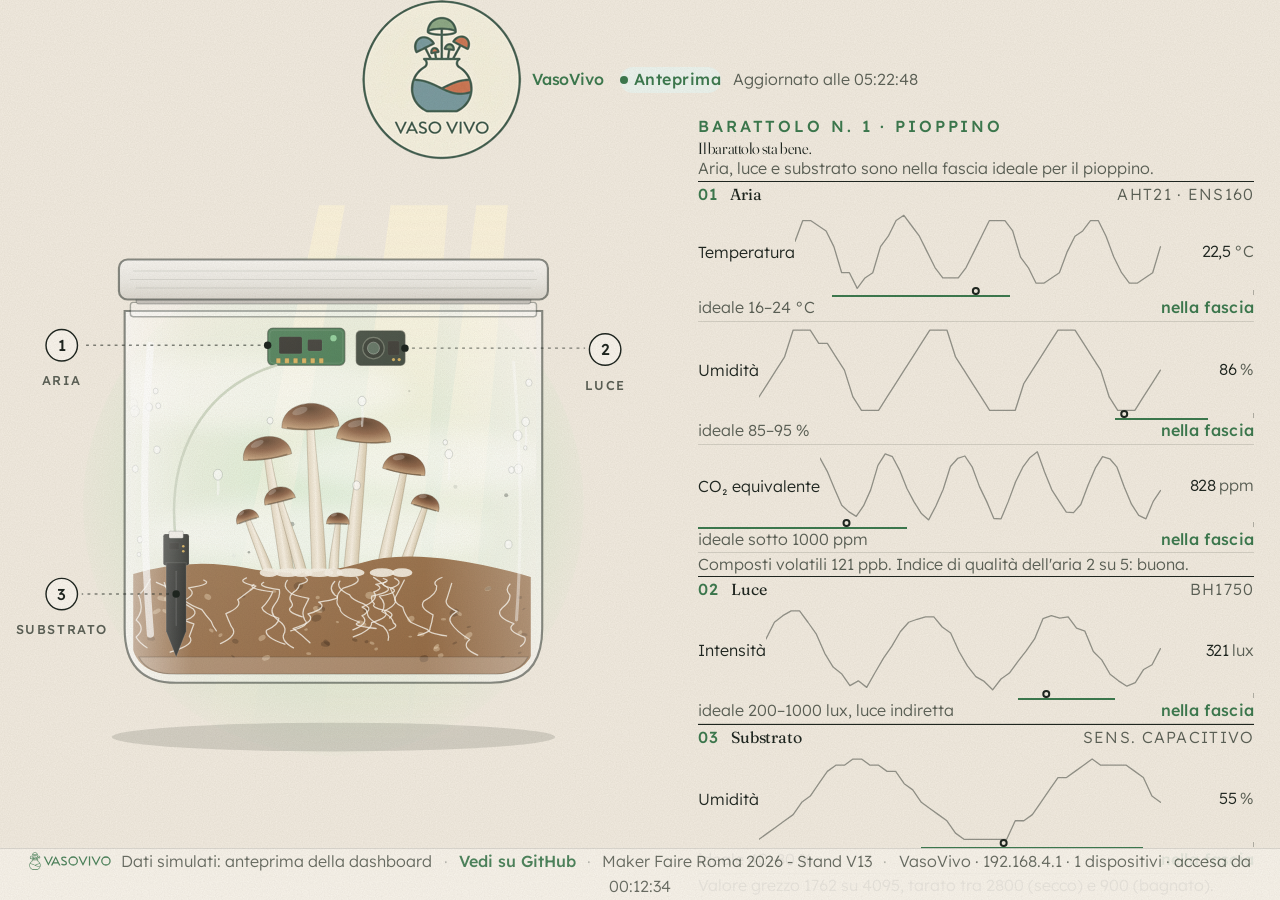
==== commit 044026fa: "Polish illustrated dashboard alignment and desktop art scale. Center the jar in its viewBox, align m" ====
--- a/UI/index.html
+++ b/UI/index.html
@@ -38,7 +38,7 @@
         EKLATANT 4,2 l: diametro 20 cm, altezza 18,5 cm (più largo che alto).
         Coperchio bianco stampato 3D; sensori sotto il coperchio, dentro il barattolo.
       -->
-      <svg class="vv-art" id="jar-art" viewBox="36 36 430 386" role="img" aria-labelledby="jar-art-title">
+      <svg class="vv-art" id="jar-art" viewBox="45 36 430 386" role="img" aria-labelledby="jar-art-title">
         <title id="jar-art-title">Barattolo IKEA EKLATANT con pioppini: condensa, luce, aria e substrato cambiano con le letture</title>
         <defs>
           <radialGradient id="vv-glow" cx="50%" cy="48%" r="55%">
@@ -176,9 +176,9 @@
         <g class="vv-marker" data-marker="1" style="--i: 1">
           <path d="M214 118 H84" />
           <circle class="vv-marker__anchor" cx="214" cy="118" r="2.6" />
-          <circle class="vv-marker__ring" cx="70" cy="122" r="11" />
-          <text x="70" y="126">1</text>
-          <text class="vv-marker__label" x="70" y="150">Aria</text>
+          <circle class="vv-marker__ring" cx="70" cy="118" r="11" />
+          <text x="70" y="122">1</text>
+          <text class="vv-marker__label" x="70" y="146">Aria</text>
         </g>
         <g class="vv-marker" data-marker="2" style="--i: 2">
           <path d="M310 120 H436" />
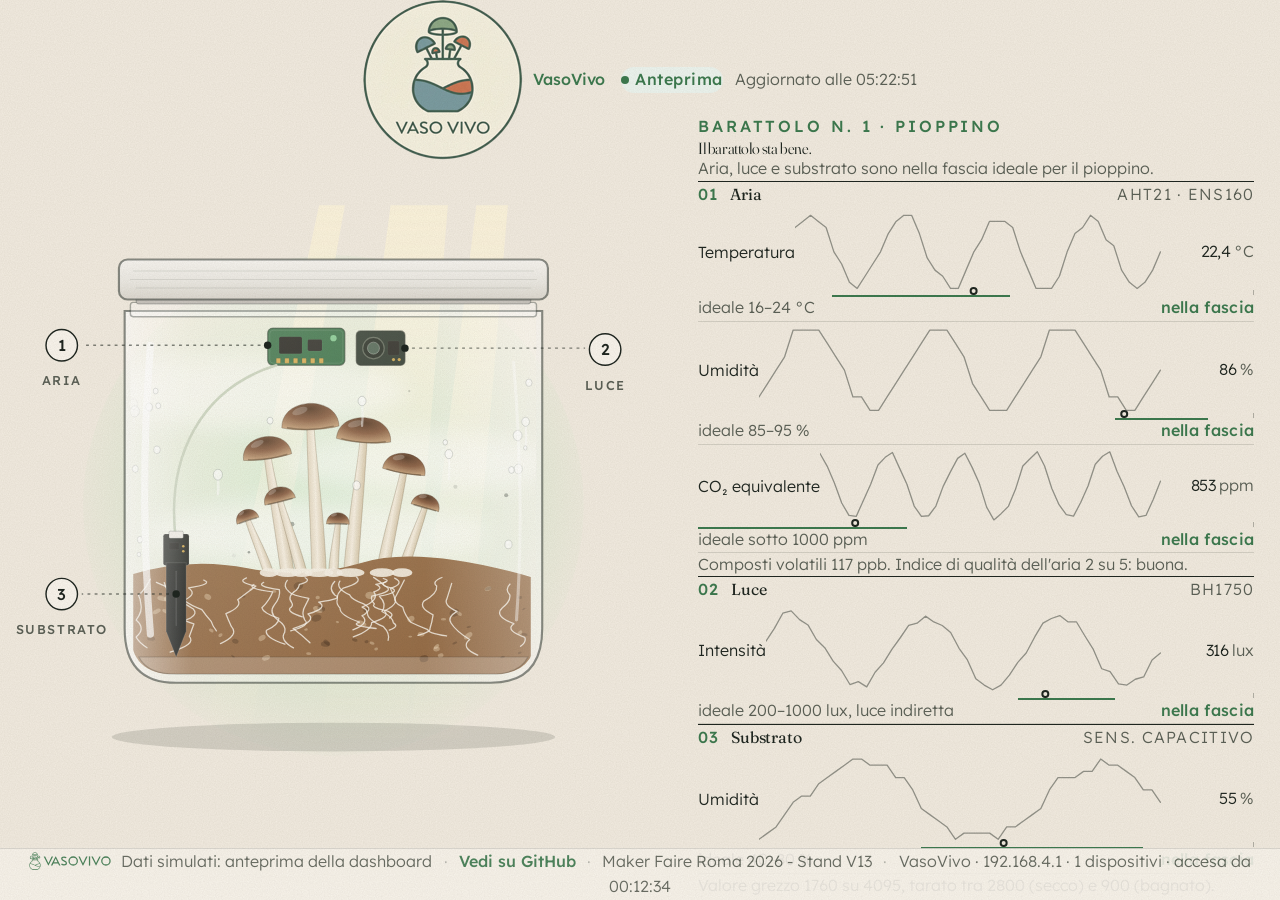
==== commit cfd8cfbd: "Add Google Analytics to the public site pages. Track visits on the main site and UI pages with GA4 m" ====
--- a/UI/index.html
+++ b/UI/index.html
@@ -4,6 +4,13 @@
   <meta charset="UTF-8" />
   <meta name="viewport" content="width=device-width, initial-scale=1.0" />
   <title>Il barattolo — VasoVivo</title>
+  <script async src="https://www.googletagmanager.com/gtag/js?id=G-1X45DY3BR6"></script>
+  <script>
+    window.dataLayer = window.dataLayer || [];
+    function gtag(){dataLayer.push(arguments);}
+    gtag('js', new Date());
+    gtag('config', 'G-1X45DY3BR6');
+  </script>
   <!-- vv:online -->
   <link rel="preconnect" href="https://fonts.googleapis.com" />
   <link rel="preconnect" href="https://fonts.gstatic.com" crossorigin />
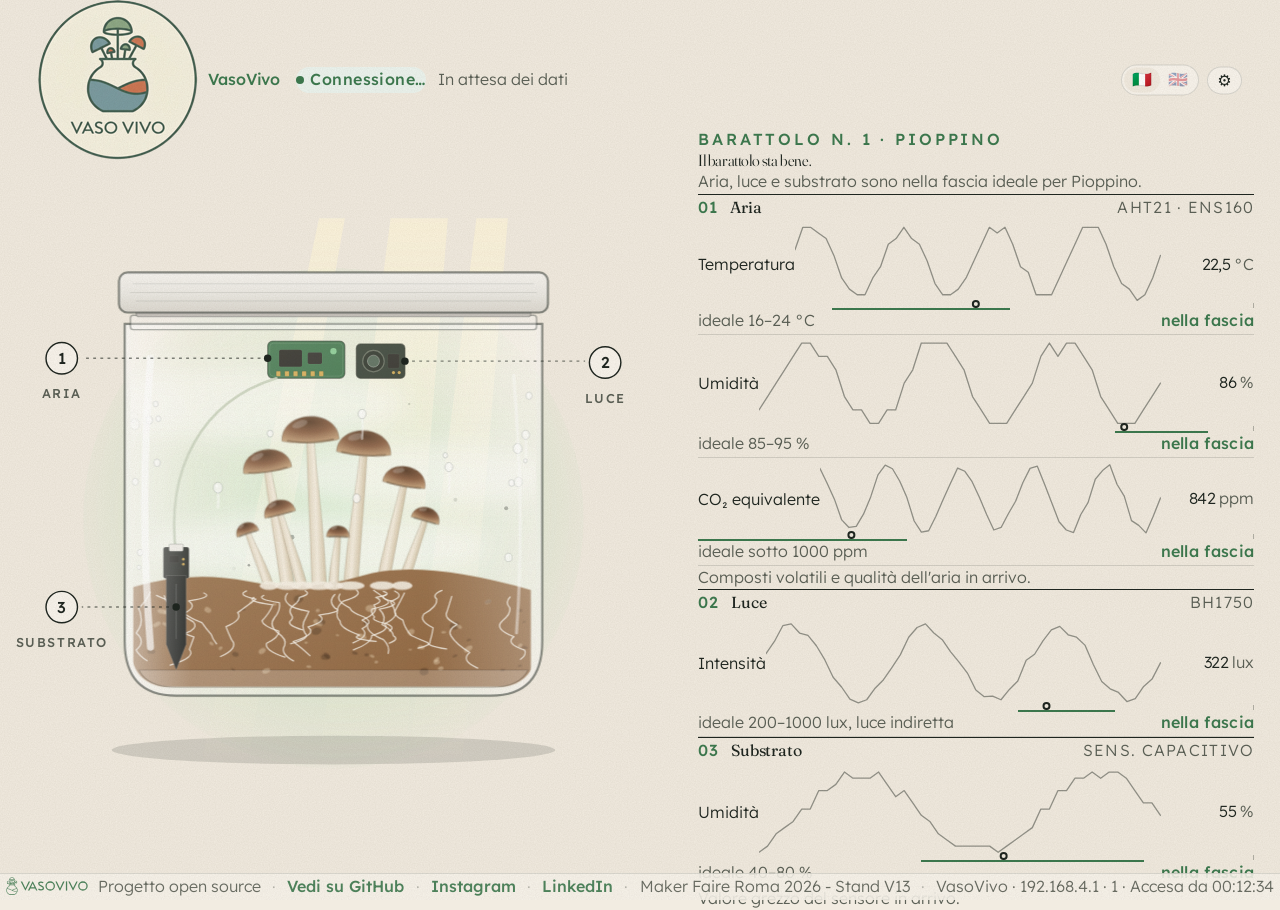
==== commit 27d3fefe: "Add Italian/English UI with language switch and settings. Persist language, species and thresholds i" ====
--- a/UI/index.html
+++ b/UI/index.html
@@ -32,9 +32,9 @@
     <div class="vv-top__meta">
       <span class="vv-status vv-status--ok" id="status">
         <span class="vv-status__dot"></span>
-        <span id="status-text">Connessione…</span>
+        <span id="status-text" data-i18n="dash.connecting">Connessione…</span>
       </span>
-      <span class="vv-ts" id="updated">In attesa dei dati</span>
+      <span class="vv-ts" id="updated" data-i18n="dash.waiting">In attesa dei dati</span>
     </div>
   </header>
 
@@ -185,41 +185,41 @@
           <circle class="vv-marker__anchor" cx="214" cy="118" r="2.6" />
           <circle class="vv-marker__ring" cx="70" cy="118" r="11" />
           <text x="70" y="122">1</text>
-          <text class="vv-marker__label" x="70" y="146">Aria</text>
+          <text class="vv-marker__label" x="70" y="146" data-i18n="jar.ch.air">Aria</text>
         </g>
         <g class="vv-marker" data-marker="2" style="--i: 2">
           <path d="M310 120 H436" />
           <circle class="vv-marker__anchor" cx="310" cy="120" r="2.6" />
           <circle class="vv-marker__ring" cx="450" cy="121" r="11" />
           <text x="450" y="125">2</text>
-          <text class="vv-marker__label" x="450" y="149">Luce</text>
+          <text class="vv-marker__label" x="450" y="149" data-i18n="jar.ch.light">Luce</text>
         </g>
         <g class="vv-marker" data-marker="3" style="--i: 3">
           <path d="M150 292 H84" />
           <circle class="vv-marker__anchor" cx="150" cy="292" r="2.6" />
           <circle class="vv-marker__ring" cx="70" cy="292" r="11" />
           <text x="70" y="296">3</text>
-          <text class="vv-marker__label" x="70" y="320">Substrato</text>
+          <text class="vv-marker__label" x="70" y="320" data-i18n="jar.ch.substrate">Substrato</text>
         </g>
       </svg>
     </figure>
 
     <section class="vv-copy">
-      <p class="vv-kicker vv-reveal" style="--i: 1">Barattolo n. 1 · Pioppino</p>
-      <h1 class="vv-verdict vv-reveal" style="--i: 2" aria-live="polite"><span id="verdict">Ascolto il barattolo…</span></h1>
-      <p class="vv-lede vv-reveal" style="--i: 3"><span id="verdict-detail">Le prime letture arrivano in pochi secondi.</span></p>
+      <p class="vv-kicker vv-reveal" style="--i: 1" data-i18n-species="dash.kicker">Barattolo n. 1 · Pioppino</p>
+      <h1 class="vv-verdict vv-reveal" style="--i: 2" aria-live="polite"><span id="verdict" data-i18n="jar.verdict.listen">Ascolto il barattolo…</span></h1>
+      <p class="vv-lede vv-reveal" style="--i: 3"><span id="verdict-detail" data-i18n="jar.verdict.listen.d">Le prime letture arrivano in pochi secondi.</span></p>
 
       <div class="vv-columns">
         <div class="vv-col">
           <section class="vv-chapter vv-reveal" style="--i: 4" aria-labelledby="ch-air" data-marker="1">
             <header class="vv-chapter__head">
               <span class="vv-chapter__num">01</span>
-              <h2 id="ch-air">Aria</h2>
+              <h2 id="ch-air" data-i18n="jar.ch.air">Aria</h2>
               <span class="vv-chapter__source">AHT21 · ENS160</span>
             </header>
 
             <div class="vv-reading" id="r-temp" data-min="10" data-max="35" data-low="16" data-high="24">
-              <span class="vv-reading__label">Temperatura</span>
+              <span class="vv-reading__label" data-i18n="jar.label.temp">Temperatura</span>
               <svg class="vv-reading__spark" viewBox="0 0 100 24" preserveAspectRatio="none" aria-hidden="true"><polyline /></svg>
               <span class="vv-reading__value"><span class="vv-reading__number">—</span><span class="vv-reading__unit">°C</span></span>
               <span class="vv-scale" aria-hidden="true"><span class="vv-scale__ideal"></span><span class="vv-scale__needle"></span></span>
@@ -228,7 +228,7 @@
             </div>
 
             <div class="vv-reading" id="r-hum" data-min="40" data-max="100" data-low="85" data-high="95">
-              <span class="vv-reading__label">Umidità</span>
+              <span class="vv-reading__label" data-i18n="jar.label.hum">Umidità</span>
               <svg class="vv-reading__spark" viewBox="0 0 100 24" preserveAspectRatio="none" aria-hidden="true"><polyline /></svg>
               <span class="vv-reading__value"><span class="vv-reading__number">—</span><span class="vv-reading__unit">%</span></span>
               <span class="vv-scale" aria-hidden="true"><span class="vv-scale__ideal"></span><span class="vv-scale__needle"></span></span>
@@ -237,7 +237,7 @@
             </div>
 
             <div class="vv-reading" id="r-eco2" data-min="400" data-max="2000" data-low="0" data-high="1000">
-              <span class="vv-reading__label">CO₂ equivalente</span>
+              <span class="vv-reading__label" data-i18n="jar.label.eco2">CO₂ equivalente</span>
               <svg class="vv-reading__spark" viewBox="0 0 100 24" preserveAspectRatio="none" aria-hidden="true"><polyline /></svg>
               <span class="vv-reading__value"><span class="vv-reading__number">—</span><span class="vv-reading__unit">ppm</span></span>
               <span class="vv-scale" aria-hidden="true"><span class="vv-scale__ideal"></span><span class="vv-scale__needle"></span></span>
@@ -245,7 +245,7 @@
               <span class="vv-reading__state"></span>
             </div>
 
-            <p class="vv-aside" id="air-aside">Composti volatili e qualità dell'aria in arrivo.</p>
+            <p class="vv-aside" id="air-aside" data-i18n="jar.aside.air.wait">Composti volatili e qualità dell'aria in arrivo.</p>
           </section>
         </div>
 
@@ -253,12 +253,12 @@
           <section class="vv-chapter vv-reveal" style="--i: 5" aria-labelledby="ch-light" data-marker="2">
             <header class="vv-chapter__head">
               <span class="vv-chapter__num">02</span>
-              <h2 id="ch-light">Luce</h2>
+              <h2 id="ch-light" data-i18n="jar.ch.light">Luce</h2>
               <span class="vv-chapter__source">BH1750</span>
             </header>
 
             <div class="vv-reading" id="r-lux" data-min="1" data-max="10000" data-low="200" data-high="1000" data-scale="log">
-              <span class="vv-reading__label">Intensità</span>
+              <span class="vv-reading__label" data-i18n="jar.label.lux">Intensità</span>
               <svg class="vv-reading__spark" viewBox="0 0 100 24" preserveAspectRatio="none" aria-hidden="true"><polyline /></svg>
               <span class="vv-reading__value"><span class="vv-reading__number">—</span><span class="vv-reading__unit">lux</span></span>
               <span class="vv-scale" aria-hidden="true"><span class="vv-scale__ideal"></span><span class="vv-scale__needle"></span></span>
@@ -270,12 +270,12 @@
           <section class="vv-chapter vv-reveal" style="--i: 6" aria-labelledby="ch-substrate" data-marker="3">
             <header class="vv-chapter__head">
               <span class="vv-chapter__num">03</span>
-              <h2 id="ch-substrate">Substrato</h2>
+              <h2 id="ch-substrate" data-i18n="jar.ch.substrate">Substrato</h2>
               <span class="vv-chapter__source">Sens. capacitivo</span>
             </header>
 
             <div class="vv-reading" id="r-moisture" data-min="0" data-max="100" data-low="40" data-high="80">
-              <span class="vv-reading__label">Umidità</span>
+              <span class="vv-reading__label" data-i18n="jar.label.moisture">Umidità</span>
               <svg class="vv-reading__spark" viewBox="0 0 100 24" preserveAspectRatio="none" aria-hidden="true"><polyline /></svg>
               <span class="vv-reading__value"><span class="vv-reading__number">—</span><span class="vv-reading__unit">%</span></span>
               <span class="vv-scale" aria-hidden="true"><span class="vv-scale__ideal"></span><span class="vv-scale__needle"></span></span>
@@ -283,16 +283,16 @@
               <span class="vv-reading__state"></span>
             </div>
 
-            <p class="vv-aside" id="substrate-aside">Valore grezzo del sensore in arrivo.</p>
+            <p class="vv-aside" id="substrate-aside" data-i18n="jar.aside.sub.wait">Valore grezzo del sensore in arrivo.</p>
           </section>
         </div>
       </div>
 
       <!-- vv:site -->
       <p class="vv-back">
-        <a href="elements.html">Componenti UI →</a>
+        <a href="elements.html" data-i18n="dash.back.ui">Componenti UI →</a>
         &nbsp;·&nbsp;
-        <a href="../index.html">← Torna al sito</a>
+        <a href="../index.html" data-i18n="dash.back.site">← Torna al sito</a>
       </p>
       <!-- /vv:site -->
     </section>
@@ -301,18 +301,24 @@
 
   <footer class="vv-foot">
     <img class="vv-foot__logo" src="../img/logo.svg" alt="" />
-    <span id="footer-source">Progetto open source</span>
-    <span class="vv-foot__sep">·</span>
-    <a href="https://github.com/mferrantini/vasovivo" target="_blank" rel="noopener">Vedi su GitHub</a>
-    <span class="vv-foot__sep">·</span>
-    Maker Faire Roma 2026 - Stand V13
+    <span id="footer-source" data-i18n="footer.open">Progetto open source</span>
+    <span class="vv-foot__sep">·</span>
+    <a href="https://github.com/mferrantini/vasovivo" target="_blank" rel="noopener" data-i18n="footer.github">Vedi su GitHub</a>
+    <span class="vv-foot__sep">·</span>
+    <a href="https://www.instagram.com/vasovivo_/" target="_blank" rel="noopener" data-i18n="footer.instagram">Instagram</a>
+    <span class="vv-foot__sep">·</span>
+    <a href="https://www.linkedin.com/in/marcoferrantini/" target="_blank" rel="noopener" data-i18n="footer.linkedin">LinkedIn</a>
+    <span class="vv-foot__sep">·</span>
+    <span data-i18n="footer.mf">Maker Faire Roma 2026 - Stand V13</span>
     <span class="vv-foot__sep">·</span>
     <span class="vv-foot__meta"><span id="info-network">—</span>
       · <span id="info-ip">—</span>
-      · <span id="info-clients">—</span> dispositivi
-      · accesa da <span id="info-uptime">—</span></span>
+      · <span id="info-clients">—</span>
+      · <span id="info-uptime-label" data-i18n="dash.dt.uptime">Accesa da</span>
+      <span id="info-uptime">—</span></span>
   </footer>
 
+  <script src="../js/vv-settings.js"></script>
   <script src="../js/vv-data.js"></script>
   <script src="../js/vv-jar.js"></script>
 </body>
--- a/css/style.css
+++ b/css/style.css
@@ -8,5 +8,7 @@
 @import url('vv-ui/illustration.css');
 @import url('vv-ui/readings.css');
 @import url('vv-ui/components.css');
+@import url('vv-ui/modal.css');
+@import url('vv-ui/settings.css');
 @import url('vv-ui/utilities.css');
 @import url('vv-ui/motion.css');
